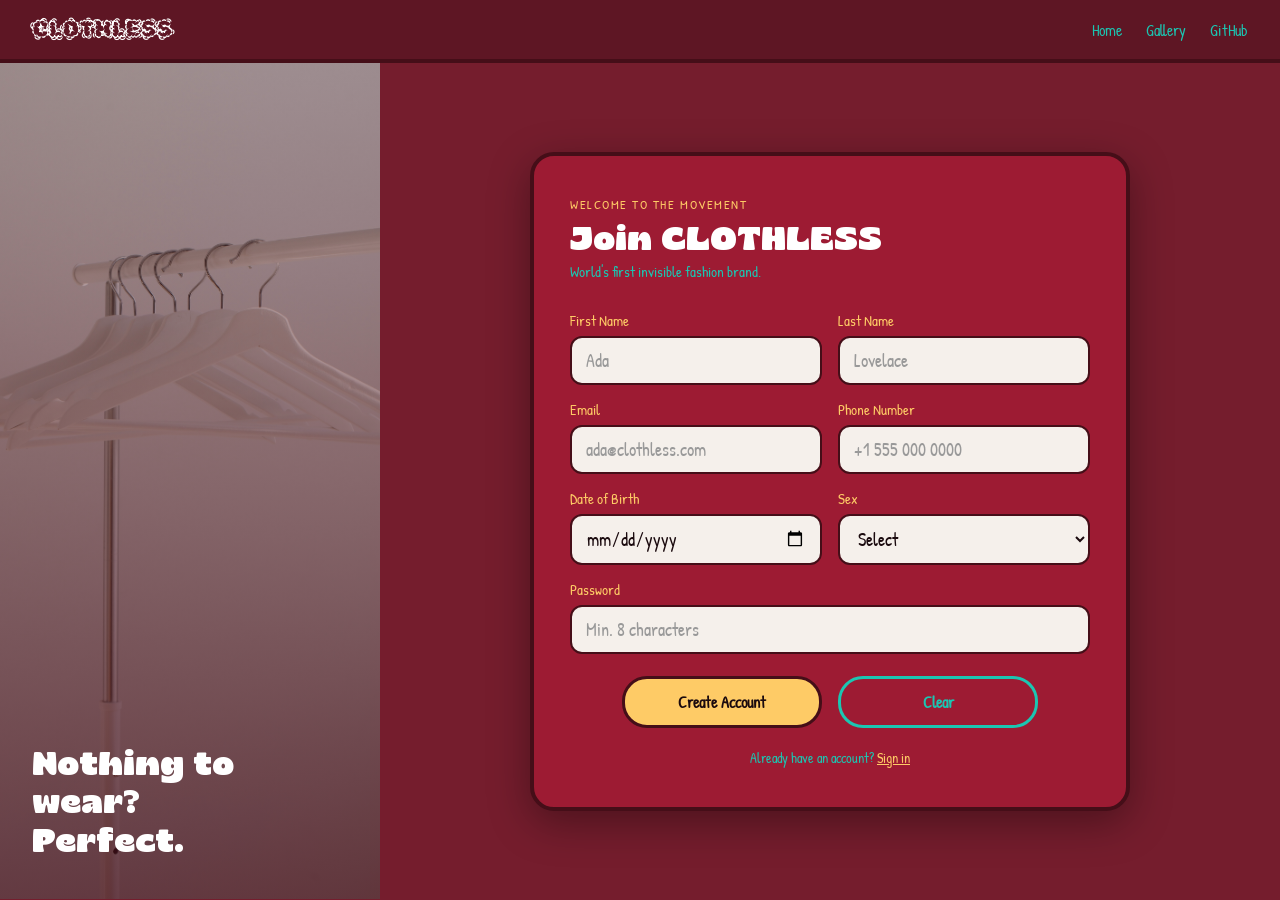
==== signup.html @ 32793a8e "add all" ====
<!doctype html>
<html lang="en">
  <head>
    <meta charset="UTF-8" />
    <meta name="viewport" content="width=device-width, initial-scale=1.0" />
    <link rel="preconnect" href="https://fonts.googleapis.com" />
    <link rel="preconnect" href="https://fonts.gstatic.com" crossorigin />
    <link
      href="https://fonts.googleapis.com/css2?family=Patrick+Hand&family=Rubik+Puddles&display=swap"
      rel="stylesheet"
    />
    <title>Sign Up – CLOTHLESS</title>
    <link rel="stylesheet" href="css/global.css" />
    <link rel="stylesheet" href="css/signup.css" />
  </head>
  <body>
    <header class="navbar">
      <h2 class="logo"><a href="index.html">CLOTHLESS</a></h2>
      <ul class="nav-links">
        <li><a href="index.html">Home</a></li>
        <li><a href="index.html#gallery">Gallery</a></li>
        <li>
          <a href="https://github.com/waterthefork" target="_blank">GitHub</a>
        </li>
      </ul>
    </header>

    <main class="signup-layout">
      <div class="signup-panel" aria-hidden="true">
        <img src="images/andrej-lisakov-Yy4sN6QzboU-unsplash.jpg" alt="" />
        <div class="panel-overlay">
          <p class="panel-tagline">Nothing to wear?<br />Perfect.</p>
        </div>
      </div>

      <div class="signup-form-wrap">
        <div class="form-container">
          <p class="eyebrow">Welcome to the movement</p>
          <h1>Join CLOTHLESS</h1>
          <p class="subtitle">World's first invisible fashion brand.</p>

          <form action="" novalidate>
            <div class="form-row">
              <div class="form-group">
                <label for="first-name">First Name</label>
                <input
                  type="text"
                  id="first-name"
                  name="first-name"
                  placeholder="Ada"
                  required
                />
              </div>
              <div class="form-group">
                <label for="last-name">Last Name</label>
                <input
                  type="text"
                  id="last-name"
                  name="last-name"
                  placeholder="Lovelace"
                  required
                />
              </div>
            </div>

            <div class="form-row">
              <div class="form-group">
                <label for="email">Email</label>
                <input
                  type="email"
                  id="email"
                  name="email"
                  placeholder="ada@clothless.com"
                  required
                />
              </div>
              <div class="form-group">
                <label for="phone-number">Phone Number</label>
                <input
                  type="tel"
                  id="phone-number"
                  name="phone-number"
                  placeholder="+1 555 000 0000"
                  required
                />
              </div>
            </div>

            <div class="form-row">
              <div class="form-group">
                <label for="dob">Date of Birth</label>
                <input type="date" id="dob" name="dob" required />
              </div>
              <div class="form-group">
                <label for="sex">Sex</label>
                <select id="sex" name="sex" required>
                  <option value="">Select</option>
                  <option value="male">Male</option>
                  <option value="female">Female</option>
                  <option value="other">Other</option>
                </select>
              </div>
            </div>

            <div class="form-row">
              <div class="form-group full-width">
                <label for="password">Password</label>
                <input
                  type="password"
                  name="password"
                  id="password"
                  placeholder="Min. 8 characters"
                  required
                  minlength="8"
                />
              </div>
            </div>

            <div class="button-group">
              <button type="submit" class="btn btn-primary">
                Create Account
              </button>
              <button type="reset" class="btn btn-ghost">Clear</button>
            </div>

            <p class="signin-link">
              Already have an account? <a href="#">Sign in</a>
            </p>
          </form>
        </div>
      </div>
    </main>
  </body>
</html>
---- css/global.css ----
@font-face {
  font-family: "Gliker-Black";
  src: url("../fonts/Gliker-Black.woff2");
}

*,
*::before,
*::after {
  box-sizing: border-box;
  margin: 0;
  padding: 0;
}

body {
  font-family: "Patrick Hand", cursive;
  font-size: 18px;
  color: rgb(27, 198, 178);
  background-color: #751d2d;
}

a {
  color: rgb(27, 198, 178);
  text-decoration: none;
}

img {
  display: block;
  max-width: 100%;
}

h1,
h2,
h3 {
  font-family: "Gliker-Black", sans-serif;
}

button,
input,
textarea,
select {
  font: inherit;
}

.navbar {
  position: sticky;
  top: 0;
  z-index: 100;
  display: flex;
  justify-content: space-between;
  align-items: center;
  padding: 16px 32px;
  background-color: #5e1624;
  border-bottom: 4px solid #450e18;
}

.logo a,
.logo {
  font-family: "Rubik Puddles", system-ui;
  color: white;
  text-decoration: none;
  font-size: 1.4rem;
}

.nav-links {
  display: flex;
  gap: 24px;
  list-style: none;
  align-items: center;
}

.nav-links a {
  font-size: 1rem;
  transition: color 0.2s;
}

.nav-links a:hover {
  color: #fecb66;
}

.nav-btn {
  background-color: #fecb66;
  color: #450e18 !important;
  font-weight: bold;
  padding: 6px 18px;
  border-radius: 20px;
  border: 2px solid #450e18;
  transition:
    background-color 0.2s,
    transform 0.15s !important;
}

.nav-btn:hover {
  background-color: #ffd98f !important;
  transform: translateY(-1px);
}

.btn {
  display: inline-block;
  padding: 12px 28px;
  border-radius: 25px;
  border: 3px solid #450e18;
  font-size: 1rem;
  font-weight: bold;
  cursor: pointer;
  transition:
    transform 0.15s,
    background-color 0.2s;
  text-align: center;
}

.btn-primary {
  background-color: #fecb66;
  color: #1a0a0e;
}

.btn-primary:hover {
  background-color: #ffd98f;
  transform: translateY(-2px);
  color: #1a0a0e;
}

.btn-ghost {
  background-color: transparent;
  color: rgb(27, 198, 178);
  border-color: rgb(27, 198, 178);
}

.btn-ghost:hover {
  background-color: rgba(27, 198, 178, 0.1);
  transform: translateY(-2px);
}

.eyebrow {
  font-size: 0.8rem;
  font-family: "Patrick Hand", cursive;
  letter-spacing: 0.12em;
  text-transform: uppercase;
  color: #fecb66;
  margin-bottom: 6px;
}

.eyebrow.center {
  text-align: center;
}

section {
  border-bottom: 6px solid #450e18;
  padding: 60px 32px;
}

@media (max-width: 700px) {
  .navbar {
    padding: 12px 16px;
  }

  .nav-links {
    gap: 12px;
  }

  section {
    padding: 40px 16px;
  }
}
---- css/signup.css ----
body {
  min-height: 100dvh;
}

.signup-layout {
  display: flex;
  min-height: calc(100dvh - 64px);
  border-bottom: none;
  padding: 0;
}

.signup-panel {
  position: relative;
  flex: 0 0 380px;
  overflow: hidden;
}

.signup-panel img {
  width: 100%;
  height: 100%;
  object-fit: cover;
  display: block;
}

.panel-overlay {
  position: absolute;
  inset: 0;
  background: linear-gradient(
    to bottom,
    rgba(69, 14, 24, 0.3) 0%,
    rgba(69, 14, 24, 0.75) 100%
  );
  display: flex;
  align-items: flex-end;
  padding: 40px 32px;
}

.panel-tagline {
  font-family: "Gliker-Black", sans-serif;
  font-size: 2rem;
  color: white;
  line-height: 1.2;
}

.signup-form-wrap {
  flex: 1;
  display: flex;
  align-items: center;
  justify-content: center;
  padding: 48px 32px;
  background-color: #751d2d;
}

.form-container {
  width: 100%;
  max-width: 600px;
  background-color: #9d1b33;
  border: 4px solid #450e18;
  border-radius: 24px;
  padding: 40px 36px;
  box-shadow: 0 12px 40px rgba(0, 0, 0, 0.35);
}

.form-container h1 {
  font-size: 2rem;
  color: white;
  margin-bottom: 4px;
}

.subtitle {
  color: rgb(27, 198, 178);
  margin-bottom: 28px;
  font-size: 0.95rem;
}

form {
  display: flex;
  flex-direction: column;
  gap: 14px;
}

.form-row {
  display: flex;
  gap: 16px;
}

.form-group {
  display: flex;
  flex-direction: column;
  gap: 5px;
  flex: 1;
}

.form-group.full-width {
  flex: 1 1 100%;
}

label {
  font-size: 0.95rem;
  color: #fecb66;
}

input,
select {
  width: 100%;
  padding: 10px 14px;
  border: 2px solid #450e18;
  border-radius: 12px;
  background-color: #f5f0eb;
  color: #1a0a0e;
  outline: none;
  transition:
    border-color 0.2s,
    box-shadow 0.2s;
}

input:focus,
select:focus {
  border-color: #fecb66;
  box-shadow: 0 0 0 3px rgba(254, 203, 102, 0.3);
}

input::placeholder {
  color: #999;
}

.button-group {
  display: flex;
  justify-content: center;
  gap: 16px;
  margin-top: 8px;
}

.button-group .btn {
  flex: 1;
  max-width: 200px;
}

.signin-link {
  text-align: center;
  font-size: 0.9rem;
  margin-top: 6px;
}

.signin-link a {
  color: #fecb66;
  text-decoration: underline;
}

.signin-link a:hover {
  color: #ffd98f;
}

@media (max-width: 860px) {
  .signup-panel {
    display: none;
  }

  .signup-form-wrap {
    padding: 32px 16px;
  }

  .form-container {
    padding: 28px 20px;
  }
}

@media (max-width: 560px) {
  .form-row {
    flex-direction: column;
    gap: 14px;
  }

  .button-group {
    flex-direction: column;
    align-items: stretch;
  }

  .button-group .btn {
    max-width: 100%;
  }
}
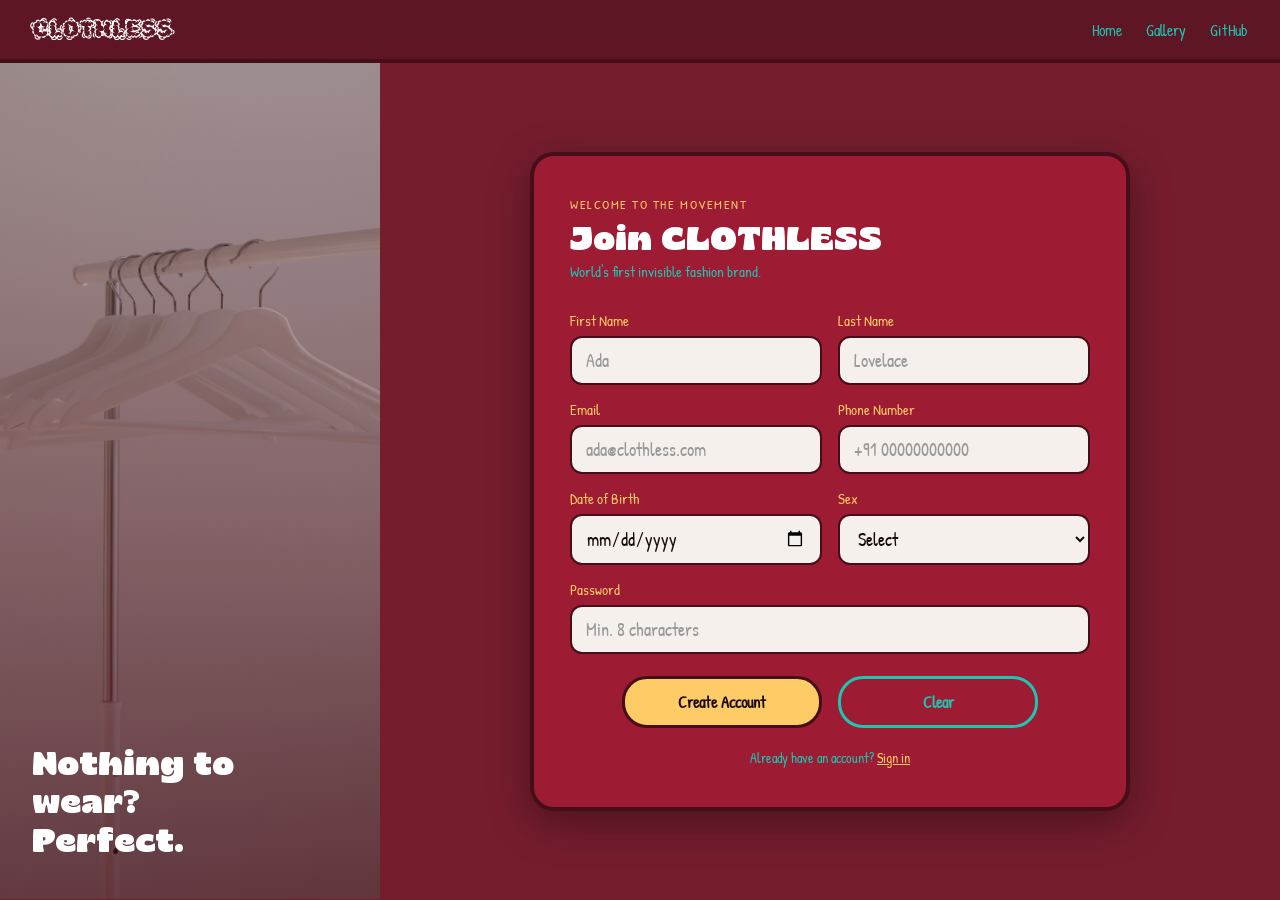
==== commit 028f85cc: "change phone number" ====
--- a/signup.html
+++ b/signup.html
@@ -20,7 +20,11 @@
         <li><a href="index.html">Home</a></li>
         <li><a href="index.html#gallery">Gallery</a></li>
         <li>
-          <a href="https://github.com/waterthefork" target="_blank">GitHub</a>
+          <a
+            href="https://github.com/waterthefork/clothless-website"
+            target="_blank"
+            >GitHub</a
+          >
         </li>
       </ul>
     </header>
@@ -80,7 +84,7 @@
                   type="tel"
                   id="phone-number"
                   name="phone-number"
-                  placeholder="+1 555 000 0000"
+                  placeholder="+91 00000000000"
                   required
                 />
               </div>
